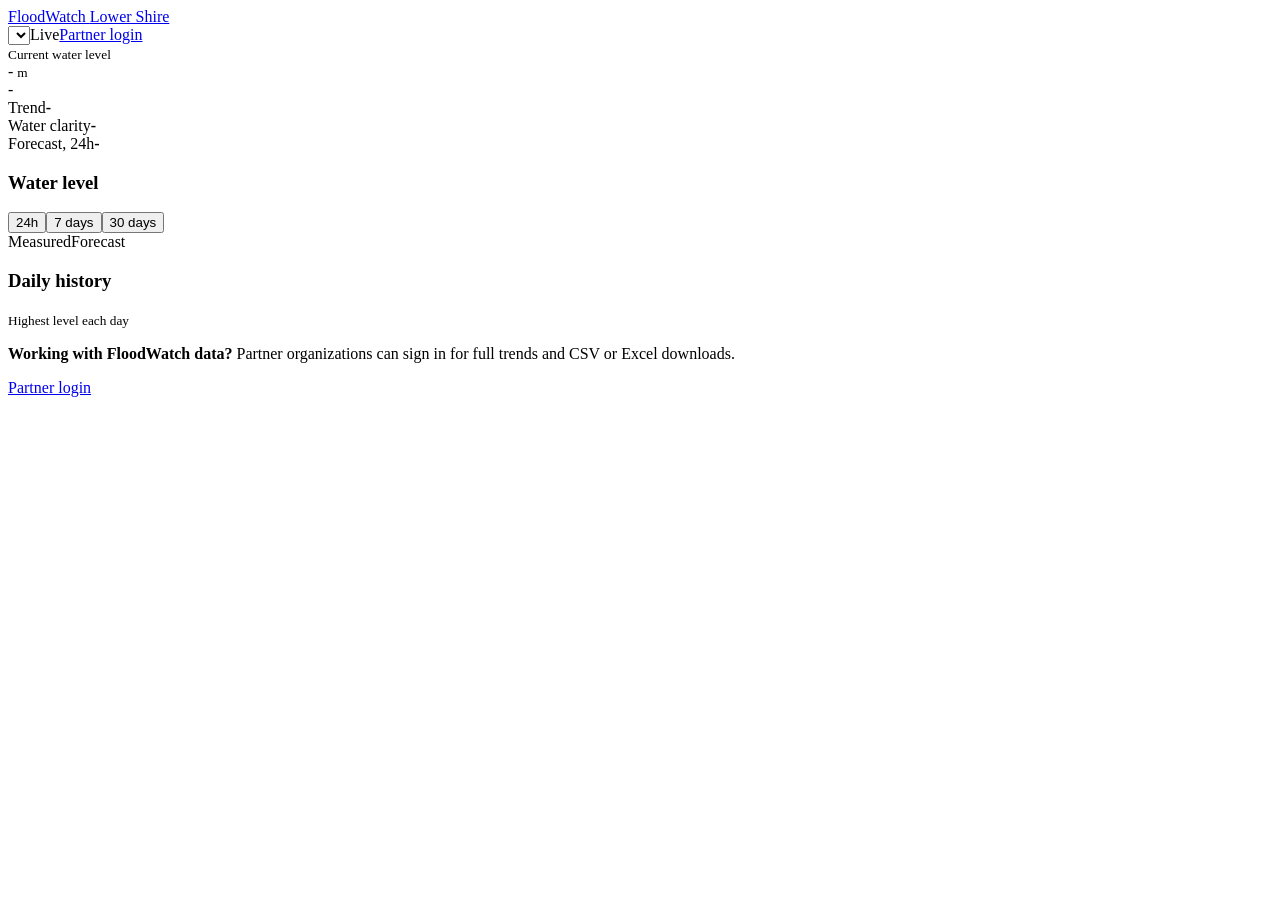
==== index.html @ c53b60cc "Added in public landing html code and the login form" ====
<!DOCTYPE html>
<html lang="en">

<head>
    <meta charset="utf-8">
    <meta name="viewport" content="width=device-width,initial-scale=1">
    <title>FloodWatch | Lower Shire river levels</title>
    <link rel="stylesheet" href="css/styles.css">
</head>

<body data-root="">
    <header class="top"><a class="brand" href="index.html">FloodWatch <span>Lower Shire</span></a>
        <div class="row"><label for="station" class="sr">Station</label><select id="station"></select><span class="pill ok">Live</span><a
                class="btn primary" href="login.html">Partner login</a></div>
    </header>
    <div id="banner" class="banner" role="status"></div>
    <main class="wrap">
        <section class="grid two">
            <div class="card"><small>Current water level</small>
                <div class="big"><span id="level">-</span> <small>m</small></div><span id="status" class="pill ok">-</span>
                <div class="facts">
                    <div><span>Trend</span><b id="trend">-</b></div>
                    <div><span>Water clarity</span><b id="turb">-</b></div>
                    <div><span>Forecast, 24h</span><b id="fc">-</b></div>
                </div>
            </div>
            <div class="card">
                <div class="head">
                    <h3>Water level</h3>
                    <div class="seg" id="range"><button data-d="1">24h</button><button data-d="7" class="on">7 days</button><button
                            data-d="30">30 days</button></div>
                </div>
                <div id="chart" class="chart"></div>
                <div class="legend"><span><i style="background:#0491C9"></i>Measured</span><span><i
                            style="background:#FAC706"></i>Forecast</span></div>
            </div>
        </section>
        <section class="card">
            <h3>Daily history</h3><small>Highest level each day</small>
            <div id="days" class="days"></div>
        </section>
        <section class="cta">
            <p><b>Working with FloodWatch data?</b> Partner organizations can sign in for full trends and CSV or Excel downloads.</p><a
                class="btn gold" href="login.html">Partner login</a>
        </section>
    </main>
    <style>
        .sr {
            position: absolute;
            left: -9999px
        }
    </style>
    <script src="js/data.js"></script>
    <script>document.querySelector('.brand').insertAdjacentHTML('afterbegin', FW.logo)</script>
    <script src="js/flood-chart.js"></script>
    <script src="js/public.js"></script>
</body>

</html>
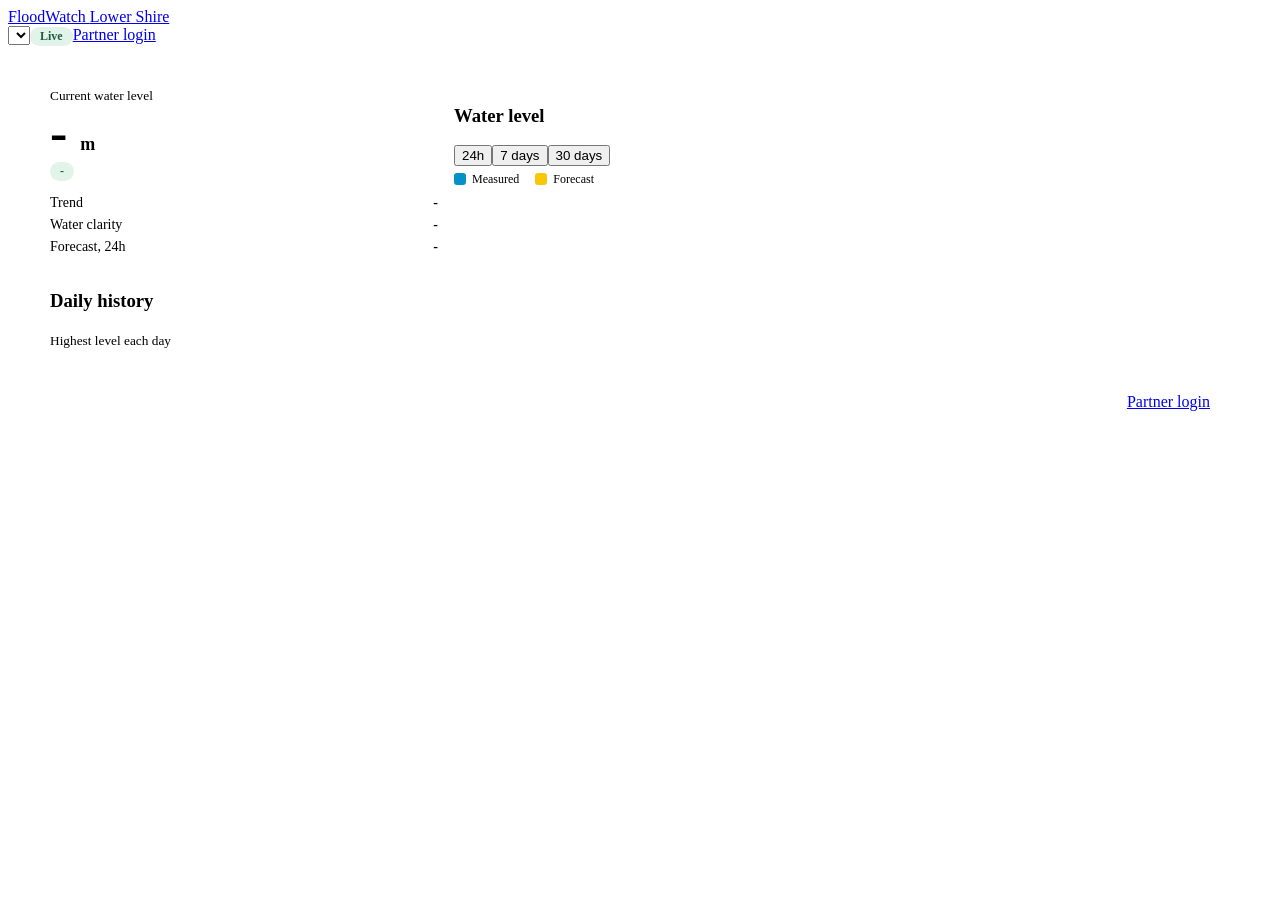
==== commit 281a904e: "added the link to access the css file from the other branches" ====
--- a/index.html
+++ b/index.html
@@ -6,6 +6,7 @@
     <meta name="viewport" content="width=device-width,initial-scale=1">
     <title>FloodWatch | Lower Shire river levels</title>
     <link rel="stylesheet" href="css/styles.css">
+    <link rel="stylesheet" href="css/public.css">
 </head>
 
 <body data-root="">
--- a/css/public.css
+++ b/css/public.css
@@ -0,0 +1,219 @@
+/* Public Display Layout Utilities */
+.wrap {
+    max-width: 1180px;
+    margin: 0 auto;
+    padding: 20px 24px 48px;
+    display: grid;
+    gap: 16px;
+}
+
+.grid {
+    display: grid;
+    gap: 16px;
+}
+
+.two {
+    grid-template-columns: minmax(0, 1fr) minmax(0, 2fr);
+}
+
+.half {
+    grid-template-columns: repeat(2, minmax(0, 1fr));
+}
+
+/* Dynamic Level Badges and Alert Banners */
+.pill {
+    display: inline-block;
+    padding: 2px 10px;
+    border-radius: 99px;
+    font-size: 12px;
+    font-weight: 600;
+}
+
+.pill.ok {
+    background: #E2F3EA;
+    color: #1F5C3F;
+}
+
+.pill.watch {
+    background: var(--y100);
+    color: var(--y800);
+}
+
+.pill.warn {
+    background: var(--y300);
+    color: var(--y900);
+}
+
+.pill.bad {
+    background: #FBE5E2;
+    color: #8E2A20;
+}
+
+.banner {
+    padding: 10px 24px;
+    font-weight: 600;
+}
+
+.banner.ok {
+    background: #E2F3EA;
+    color: #1F5C3F;
+}
+
+.banner.watch {
+    background: var(--y100);
+    color: var(--y800);
+}
+
+.banner.warn {
+    background: var(--y300);
+    color: var(--y900);
+}
+
+.banner.bad {
+    background: #FBE5E2;
+    color: #8E2A20;
+}
+
+/* Large Metric Callouts & Data Tables */
+.big {
+    font-size: 52px;
+    line-height: 1.1;
+    font-weight: 600;
+}
+
+.big small {
+    font-size: 18px;
+}
+
+.facts {
+    display: grid;
+    gap: 6px;
+    margin-top: 14px;
+    font-size: 14px;
+}
+
+.facts div {
+    display: flex;
+    justify-content: space-between;
+    gap: 8px;
+}
+
+.facts span {
+    color: var(--mut);
+}
+
+/* SVG Telemetry Charts */
+.chart {
+    position: relative;
+}
+
+.chart svg {
+    width: 100%;
+    height: auto;
+    display: block;
+    touch-action: pan-y;
+}
+
+.chart text {
+    font: 11px "Public Sans", sans-serif;
+    fill: var(--mut);
+}
+
+.tip {
+    position: absolute;
+    top: 0;
+    pointer-events: none;
+    background: var(--b900);
+    color: #fff;
+    padding: 6px 10px;
+    border-radius: 8px;
+    font-size: 12px;
+    white-space: nowrap;
+    transform: translate(-50%, -110%);
+    display: none;
+}
+
+.legend {
+    display: flex;
+    gap: 16px;
+    font-size: 12px;
+    color: var(--mut);
+    margin-top: 6px;
+    flex-wrap: wrap;
+}
+
+.legend i {
+    display: inline-block;
+    width: 12px;
+    height: 12px;
+    border-radius: 3px;
+    margin-right: 6px;
+    vertical-align: -2px;
+}
+
+/* 7-Day Forecast Grid components */
+.days {
+    display: grid;
+    grid-template-columns: repeat(7, minmax(0, 1fr));
+    gap: 8px;
+    margin-top: 10px;
+    text-align: center;
+}
+
+.day {
+    border: 1px solid var(--line);
+    border-radius: 8px;
+    padding: 8px;
+}
+
+.day.today {
+    border-color: var(--y400);
+    background: var(--y50);
+}
+
+.day small {
+    display: block;
+}
+
+.dot {
+    display: block;
+    width: 9px;
+    height: 9px;
+    border-radius: 50%;
+    margin: 4px auto 0;
+}
+
+.dot.ok {
+    background: #2E7D57;
+}
+
+.dot.watch,
+.dot.warn {
+    background: var(--y500);
+}
+
+.dot.bad {
+    background: var(--bad);
+}
+
+.cta {
+    display: flex;
+    justify-content: space-between;
+    align-items: center;
+    gap: 12px;
+    flex-wrap: wrap;
+    background: var(--b900);
+    color: #fff;
+    border-radius: 12px;
+    padding: 18px 20px;
+}
+
+.cta p {
+    margin: 0;
+}
+
+@media(max-width: 820px) {
+    .days {
+        grid-template-columns: repeat(4, minmax(0, 1fr));
+    }
+}
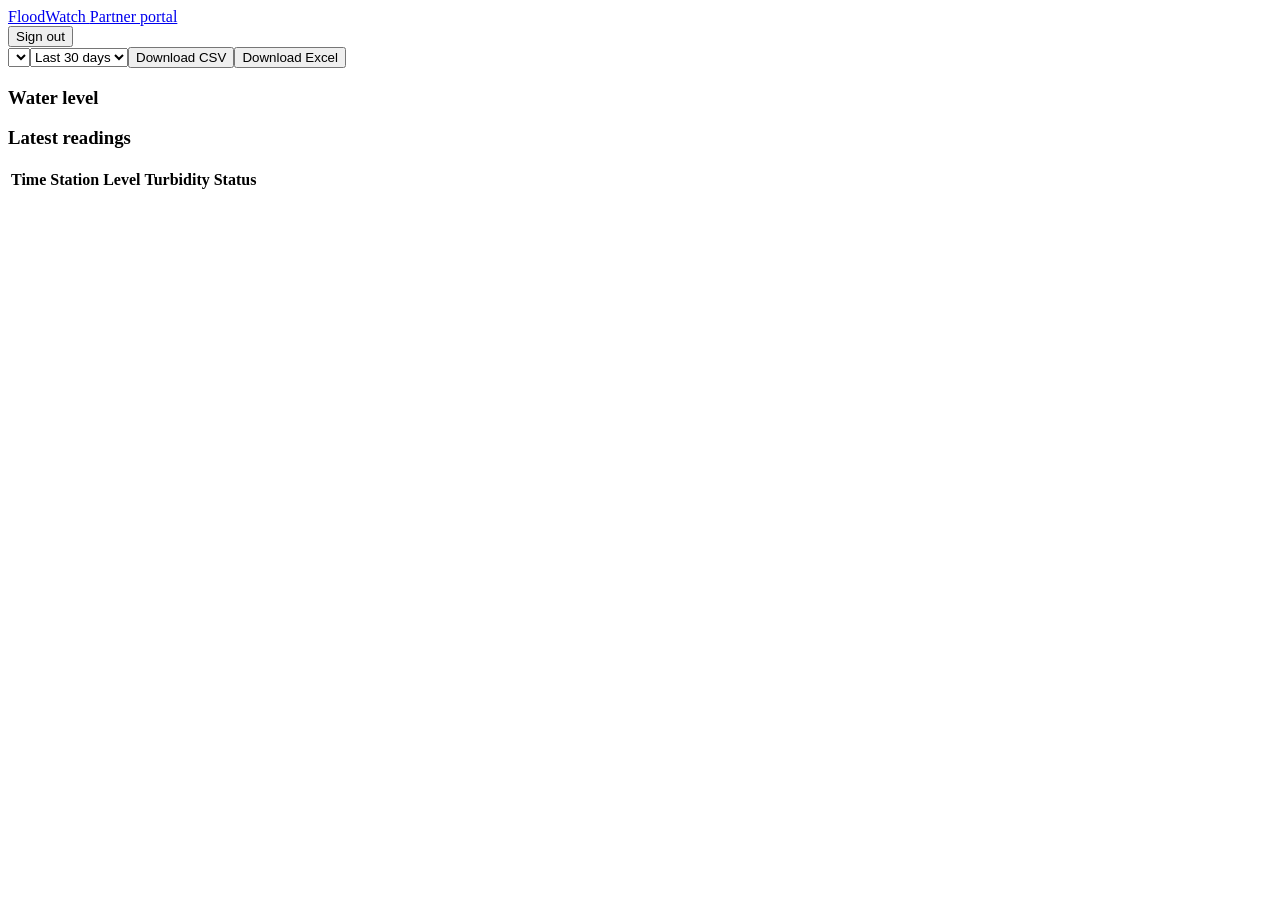
==== commit c2eb8d2c: "Added the index html for the partner portal" ====
--- a/index.html
+++ b/index.html
@@ -4,57 +4,49 @@
 <head>
     <meta charset="utf-8">
     <meta name="viewport" content="width=device-width,initial-scale=1">
-    <title>FloodWatch | Lower Shire river levels</title>
-    <link rel="stylesheet" href="css/styles.css">
-    <link rel="stylesheet" href="css/public.css">
+    <title>Trends | FloodWatch Partner</title>
+    <link rel="stylesheet" href="../css/styles.css">
+    <link rel="stylesheet" href="../css/partner.css">
 </head>
 
-<body data-root="">
-    <header class="top"><a class="brand" href="index.html">FloodWatch <span>Lower Shire</span></a>
-        <div class="row"><label for="station" class="sr">Station</label><select id="station"></select><span class="pill ok">Live</span><a
-                class="btn primary" href="login.html">Partner login</a></div>
+<body data-root="../">
+    <header class="top"><a class="brand" href="../index.html">FloodWatch <span>Partner portal</span></a>
+        <div class="row"><small id="who"></small><button class="btn" id="out">Sign out</button></div>
     </header>
-    <div id="banner" class="banner" role="status"></div>
     <main class="wrap">
-        <section class="grid two">
-            <div class="card"><small>Current water level</small>
-                <div class="big"><span id="level">-</span> <small>m</small></div><span id="status" class="pill ok">-</span>
-                <div class="facts">
-                    <div><span>Trend</span><b id="trend">-</b></div>
-                    <div><span>Water clarity</span><b id="turb">-</b></div>
-                    <div><span>Forecast, 24h</span><b id="fc">-</b></div>
-                </div>
+        <div class="row"><select id="station" aria-label="Station"></select><select id="days" aria-label="Range">
+                <option value="7">Last 7 days</option>
+                <option value="14">Last 14 days</option>
+                <option value="30" selected>Last 30 days</option>
+            </select><span style="flex:1"></span><button class="btn" id="csv">Download CSV</button><button class="btn" id="xls">Download
+                Excel</button></div>
+        <div class="kpis" id="kpis"></div>
+        <div class="card">
+            <h3>Water level</h3>
+            <div id="chart" class="chart"></div>
+        </div>
+        <div class="card">
+            <h3>Latest readings</h3>
+            <div class="scroll">
+                <table class="tbl">
+                    <thead>
+                        <tr>
+                            <th>Time</th>
+                            <th>Station</th>
+                            <th>Level</th>
+                            <th>Turbidity</th>
+                            <th>Status</th>
+                        </tr>
+                    </thead>
+                    <tbody id="tbody"></tbody>
+                </table>
             </div>
-            <div class="card">
-                <div class="head">
-                    <h3>Water level</h3>
-                    <div class="seg" id="range"><button data-d="1">24h</button><button data-d="7" class="on">7 days</button><button
-                            data-d="30">30 days</button></div>
-                </div>
-                <div id="chart" class="chart"></div>
-                <div class="legend"><span><i style="background:#0491C9"></i>Measured</span><span><i
-                            style="background:#FAC706"></i>Forecast</span></div>
-            </div>
-        </section>
-        <section class="card">
-            <h3>Daily history</h3><small>Highest level each day</small>
-            <div id="days" class="days"></div>
-        </section>
-        <section class="cta">
-            <p><b>Working with FloodWatch data?</b> Partner organizations can sign in for full trends and CSV or Excel downloads.</p><a
-                class="btn gold" href="login.html">Partner login</a>
-        </section>
+        </div>
     </main>
-    <style>
-        .sr {
-            position: absolute;
-            left: -9999px
-        }
-    </style>
-    <script src="js/data.js"></script>
-    <script>document.querySelector('.brand').insertAdjacentHTML('afterbegin', FW.logo)</script>
-    <script src="js/flood-chart.js"></script>
-    <script src="js/public.js"></script>
+    <script src="../js/data.js"></script>
+    <script src="../js/flood-chart.js"></script>
+    <script src="../js/auth.js"></script>
+    <script src="../js/partner.js"></script>
 </body>
 
 </html>
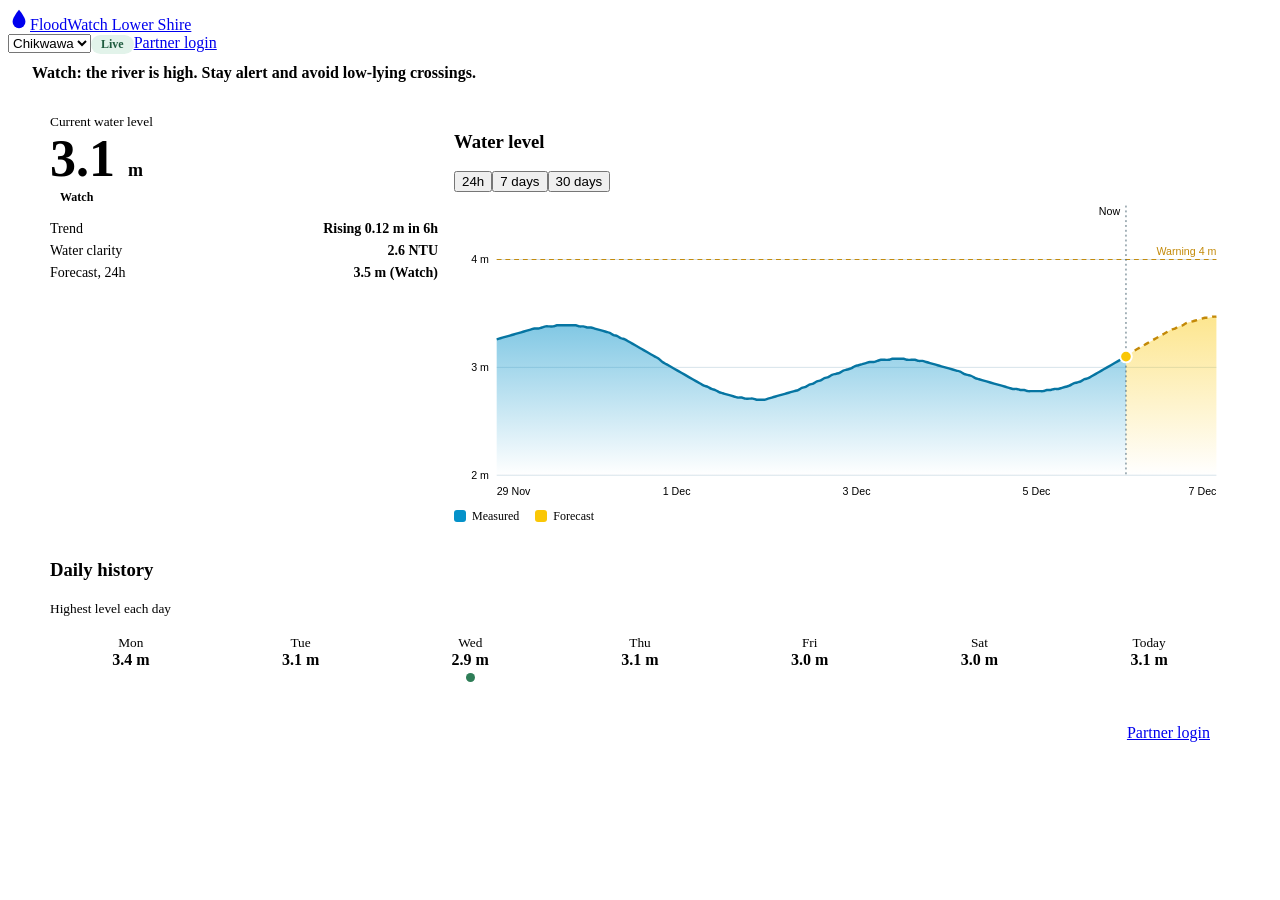
==== commit 3f082144: "merge feature/public-landing and resolve login.html conflict" ====
--- a/index.html
+++ b/index.html
@@ -4,49 +4,57 @@
 <head>
     <meta charset="utf-8">
     <meta name="viewport" content="width=device-width,initial-scale=1">
-    <title>Trends | FloodWatch Partner</title>
-    <link rel="stylesheet" href="../css/styles.css">
-    <link rel="stylesheet" href="../css/partner.css">
+    <title>FloodWatch | Lower Shire river levels</title>
+    <link rel="stylesheet" href="css/styles.css">
+    <link rel="stylesheet" href="css/public.css">
 </head>
 
-<body data-root="../">
-    <header class="top"><a class="brand" href="../index.html">FloodWatch <span>Partner portal</span></a>
-        <div class="row"><small id="who"></small><button class="btn" id="out">Sign out</button></div>
+<body data-root="">
+    <header class="top"><a class="brand" href="index.html">FloodWatch <span>Lower Shire</span></a>
+        <div class="row"><label for="station" class="sr">Station</label><select id="station"></select><span class="pill ok">Live</span><a
+                class="btn primary" href="login.html">Partner login</a></div>
     </header>
+    <div id="banner" class="banner" role="status"></div>
     <main class="wrap">
-        <div class="row"><select id="station" aria-label="Station"></select><select id="days" aria-label="Range">
-                <option value="7">Last 7 days</option>
-                <option value="14">Last 14 days</option>
-                <option value="30" selected>Last 30 days</option>
-            </select><span style="flex:1"></span><button class="btn" id="csv">Download CSV</button><button class="btn" id="xls">Download
-                Excel</button></div>
-        <div class="kpis" id="kpis"></div>
-        <div class="card">
-            <h3>Water level</h3>
-            <div id="chart" class="chart"></div>
-        </div>
-        <div class="card">
-            <h3>Latest readings</h3>
-            <div class="scroll">
-                <table class="tbl">
-                    <thead>
-                        <tr>
-                            <th>Time</th>
-                            <th>Station</th>
-                            <th>Level</th>
-                            <th>Turbidity</th>
-                            <th>Status</th>
-                        </tr>
-                    </thead>
-                    <tbody id="tbody"></tbody>
-                </table>
+        <section class="grid two">
+            <div class="card"><small>Current water level</small>
+                <div class="big"><span id="level">-</span> <small>m</small></div><span id="status" class="pill ok">-</span>
+                <div class="facts">
+                    <div><span>Trend</span><b id="trend">-</b></div>
+                    <div><span>Water clarity</span><b id="turb">-</b></div>
+                    <div><span>Forecast, 24h</span><b id="fc">-</b></div>
+                </div>
             </div>
-        </div>
+            <div class="card">
+                <div class="head">
+                    <h3>Water level</h3>
+                    <div class="seg" id="range"><button data-d="1">24h</button><button data-d="7" class="on">7 days</button><button
+                            data-d="30">30 days</button></div>
+                </div>
+                <div id="chart" class="chart"></div>
+                <div class="legend"><span><i style="background:#0491C9"></i>Measured</span><span><i
+                            style="background:#FAC706"></i>Forecast</span></div>
+            </div>
+        </section>
+        <section class="card">
+            <h3>Daily history</h3><small>Highest level each day</small>
+            <div id="days" class="days"></div>
+        </section>
+        <section class="cta">
+            <p><b>Working with FloodWatch data?</b> Partner organizations can sign in for full trends and CSV or Excel downloads.</p><a
+                class="btn gold" href="login.html">Partner login</a>
+        </section>
     </main>
-    <script src="../js/data.js"></script>
-    <script src="../js/flood-chart.js"></script>
-    <script src="../js/auth.js"></script>
-    <script src="../js/partner.js"></script>
+    <style>
+        .sr {
+            position: absolute;
+            left: -9999px
+        }
+    </style>
+    <script src="js/data.js"></script>
+    <script>document.querySelector('.brand').insertAdjacentHTML('afterbegin', FW.logo)</script>
+    <script src="js/flood-chart.js"></script>
+    <script src="js/public.js"></script>
 </body>
 
 </html>
--- a/css/public.css
+++ b/css/public.css
@@ -0,0 +1,219 @@
+/* Public Display Layout Utilities */
+.wrap {
+    max-width: 1180px;
+    margin: 0 auto;
+    padding: 20px 24px 48px;
+    display: grid;
+    gap: 16px;
+}
+
+.grid {
+    display: grid;
+    gap: 16px;
+}
+
+.two {
+    grid-template-columns: minmax(0, 1fr) minmax(0, 2fr);
+}
+
+.half {
+    grid-template-columns: repeat(2, minmax(0, 1fr));
+}
+
+/* Dynamic Level Badges and Alert Banners */
+.pill {
+    display: inline-block;
+    padding: 2px 10px;
+    border-radius: 99px;
+    font-size: 12px;
+    font-weight: 600;
+}
+
+.pill.ok {
+    background: #E2F3EA;
+    color: #1F5C3F;
+}
+
+.pill.watch {
+    background: var(--y100);
+    color: var(--y800);
+}
+
+.pill.warn {
+    background: var(--y300);
+    color: var(--y900);
+}
+
+.pill.bad {
+    background: #FBE5E2;
+    color: #8E2A20;
+}
+
+.banner {
+    padding: 10px 24px;
+    font-weight: 600;
+}
+
+.banner.ok {
+    background: #E2F3EA;
+    color: #1F5C3F;
+}
+
+.banner.watch {
+    background: var(--y100);
+    color: var(--y800);
+}
+
+.banner.warn {
+    background: var(--y300);
+    color: var(--y900);
+}
+
+.banner.bad {
+    background: #FBE5E2;
+    color: #8E2A20;
+}
+
+/* Large Metric Callouts & Data Tables */
+.big {
+    font-size: 52px;
+    line-height: 1.1;
+    font-weight: 600;
+}
+
+.big small {
+    font-size: 18px;
+}
+
+.facts {
+    display: grid;
+    gap: 6px;
+    margin-top: 14px;
+    font-size: 14px;
+}
+
+.facts div {
+    display: flex;
+    justify-content: space-between;
+    gap: 8px;
+}
+
+.facts span {
+    color: var(--mut);
+}
+
+/* SVG Telemetry Charts */
+.chart {
+    position: relative;
+}
+
+.chart svg {
+    width: 100%;
+    height: auto;
+    display: block;
+    touch-action: pan-y;
+}
+
+.chart text {
+    font: 11px "Public Sans", sans-serif;
+    fill: var(--mut);
+}
+
+.tip {
+    position: absolute;
+    top: 0;
+    pointer-events: none;
+    background: var(--b900);
+    color: #fff;
+    padding: 6px 10px;
+    border-radius: 8px;
+    font-size: 12px;
+    white-space: nowrap;
+    transform: translate(-50%, -110%);
+    display: none;
+}
+
+.legend {
+    display: flex;
+    gap: 16px;
+    font-size: 12px;
+    color: var(--mut);
+    margin-top: 6px;
+    flex-wrap: wrap;
+}
+
+.legend i {
+    display: inline-block;
+    width: 12px;
+    height: 12px;
+    border-radius: 3px;
+    margin-right: 6px;
+    vertical-align: -2px;
+}
+
+/* 7-Day Forecast Grid components */
+.days {
+    display: grid;
+    grid-template-columns: repeat(7, minmax(0, 1fr));
+    gap: 8px;
+    margin-top: 10px;
+    text-align: center;
+}
+
+.day {
+    border: 1px solid var(--line);
+    border-radius: 8px;
+    padding: 8px;
+}
+
+.day.today {
+    border-color: var(--y400);
+    background: var(--y50);
+}
+
+.day small {
+    display: block;
+}
+
+.dot {
+    display: block;
+    width: 9px;
+    height: 9px;
+    border-radius: 50%;
+    margin: 4px auto 0;
+}
+
+.dot.ok {
+    background: #2E7D57;
+}
+
+.dot.watch,
+.dot.warn {
+    background: var(--y500);
+}
+
+.dot.bad {
+    background: var(--bad);
+}
+
+.cta {
+    display: flex;
+    justify-content: space-between;
+    align-items: center;
+    gap: 12px;
+    flex-wrap: wrap;
+    background: var(--b900);
+    color: #fff;
+    border-radius: 12px;
+    padding: 18px 20px;
+}
+
+.cta p {
+    margin: 0;
+}
+
+@media(max-width: 820px) {
+    .days {
+        grid-template-columns: repeat(4, minmax(0, 1fr));
+    }
+}
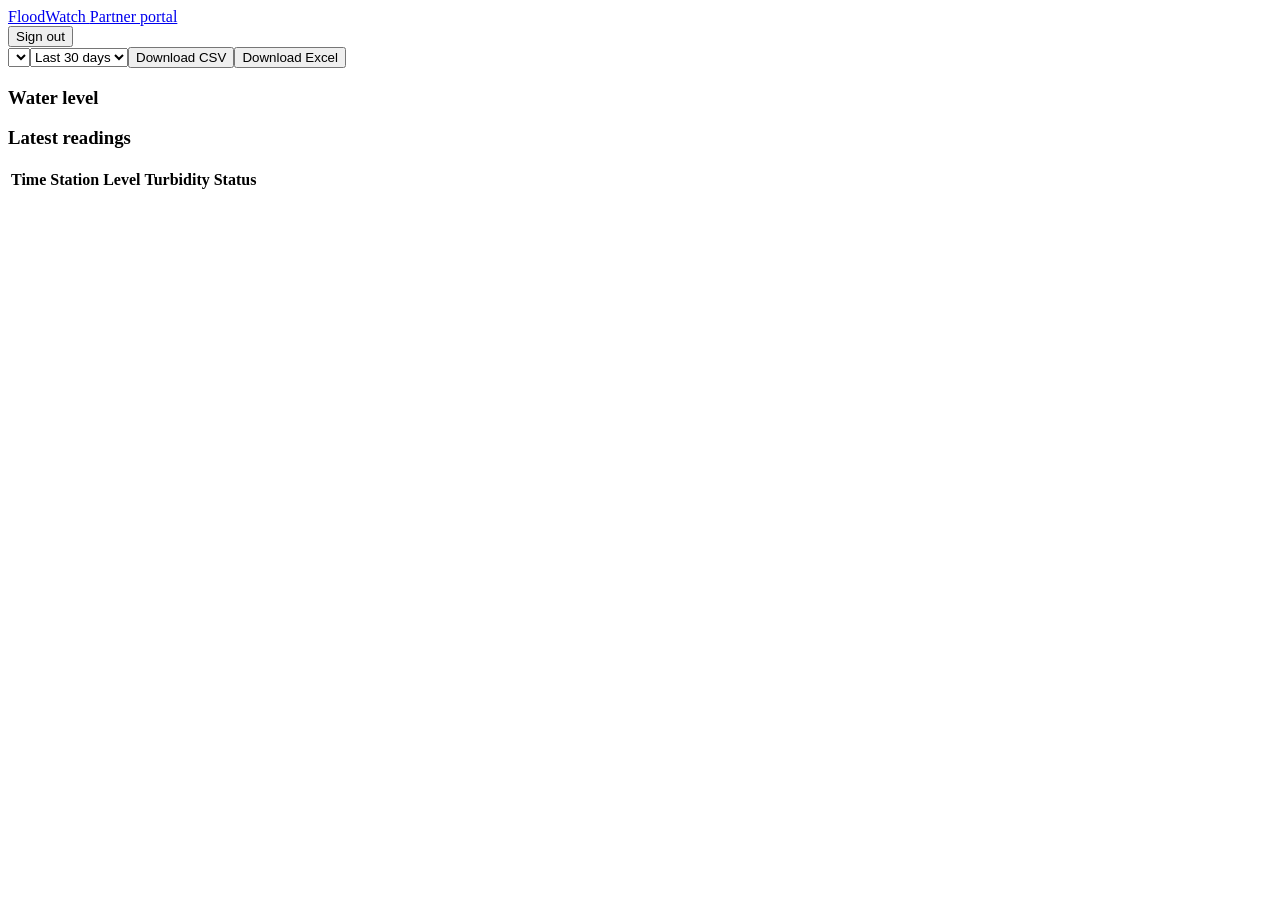
==== commit c92a53b8: "Resolved merge conflict in index" ====
--- a/index.html
+++ b/index.html
@@ -4,57 +4,51 @@
 <head>
     <meta charset="utf-8">
     <meta name="viewport" content="width=device-width,initial-scale=1">
-    <title>FloodWatch | Lower Shire river levels</title>
-    <link rel="stylesheet" href="css/styles.css">
-    <link rel="stylesheet" href="css/public.css">
+
+    <title>Trends | FloodWatch Partner</title>
+    <link rel="stylesheet" href="../css/styles.css">
+    <link rel="stylesheet" href="../css/partner.css">
 </head>
 
-<body data-root="">
-    <header class="top"><a class="brand" href="index.html">FloodWatch <span>Lower Shire</span></a>
-        <div class="row"><label for="station" class="sr">Station</label><select id="station"></select><span class="pill ok">Live</span><a
-                class="btn primary" href="login.html">Partner login</a></div>
+<body data-root="../">
+    <header class="top"><a class="brand" href="../index.html">FloodWatch <span>Partner portal</span></a>
+        <div class="row"><small id="who"></small><button class="btn" id="out">Sign out</button></div>
     </header>
-    <div id="banner" class="banner" role="status"></div>
     <main class="wrap">
-        <section class="grid two">
-            <div class="card"><small>Current water level</small>
-                <div class="big"><span id="level">-</span> <small>m</small></div><span id="status" class="pill ok">-</span>
-                <div class="facts">
-                    <div><span>Trend</span><b id="trend">-</b></div>
-                    <div><span>Water clarity</span><b id="turb">-</b></div>
-                    <div><span>Forecast, 24h</span><b id="fc">-</b></div>
-                </div>
+        <div class="row"><select id="station" aria-label="Station"></select><select id="days" aria-label="Range">
+                <option value="7">Last 7 days</option>
+                <option value="14">Last 14 days</option>
+                <option value="30" selected>Last 30 days</option>
+            </select><span style="flex:1"></span><button class="btn" id="csv">Download CSV</button><button class="btn" id="xls">Download
+                Excel</button></div>
+        <div class="kpis" id="kpis"></div>
+        <div class="card">
+            <h3>Water level</h3>
+            <div id="chart" class="chart"></div>
+        </div>
+        <div class="card">
+            <h3>Latest readings</h3>
+            <div class="scroll">
+                <table class="tbl">
+                    <thead>
+                        <tr>
+                            <th>Time</th>
+                            <th>Station</th>
+                            <th>Level</th>
+                            <th>Turbidity</th>
+                            <th>Status</th>
+                        </tr>
+                    </thead>
+                    <tbody id="tbody"></tbody>
+                </table>
             </div>
-            <div class="card">
-                <div class="head">
-                    <h3>Water level</h3>
-                    <div class="seg" id="range"><button data-d="1">24h</button><button data-d="7" class="on">7 days</button><button
-                            data-d="30">30 days</button></div>
-                </div>
-                <div id="chart" class="chart"></div>
-                <div class="legend"><span><i style="background:#0491C9"></i>Measured</span><span><i
-                            style="background:#FAC706"></i>Forecast</span></div>
-            </div>
-        </section>
-        <section class="card">
-            <h3>Daily history</h3><small>Highest level each day</small>
-            <div id="days" class="days"></div>
-        </section>
-        <section class="cta">
-            <p><b>Working with FloodWatch data?</b> Partner organizations can sign in for full trends and CSV or Excel downloads.</p><a
-                class="btn gold" href="login.html">Partner login</a>
-        </section>
+        </div>
     </main>
-    <style>
-        .sr {
-            position: absolute;
-            left: -9999px
-        }
-    </style>
-    <script src="js/data.js"></script>
-    <script>document.querySelector('.brand').insertAdjacentHTML('afterbegin', FW.logo)</script>
-    <script src="js/flood-chart.js"></script>
-    <script src="js/public.js"></script>
+    <script src="../js/data.js"></script>
+    <script src="../js/flood-chart.js"></script>
+    <script src="../js/auth.js"></script>
+    <script src="../js/partner.js"></script>
+
 </body>
 
 </html>
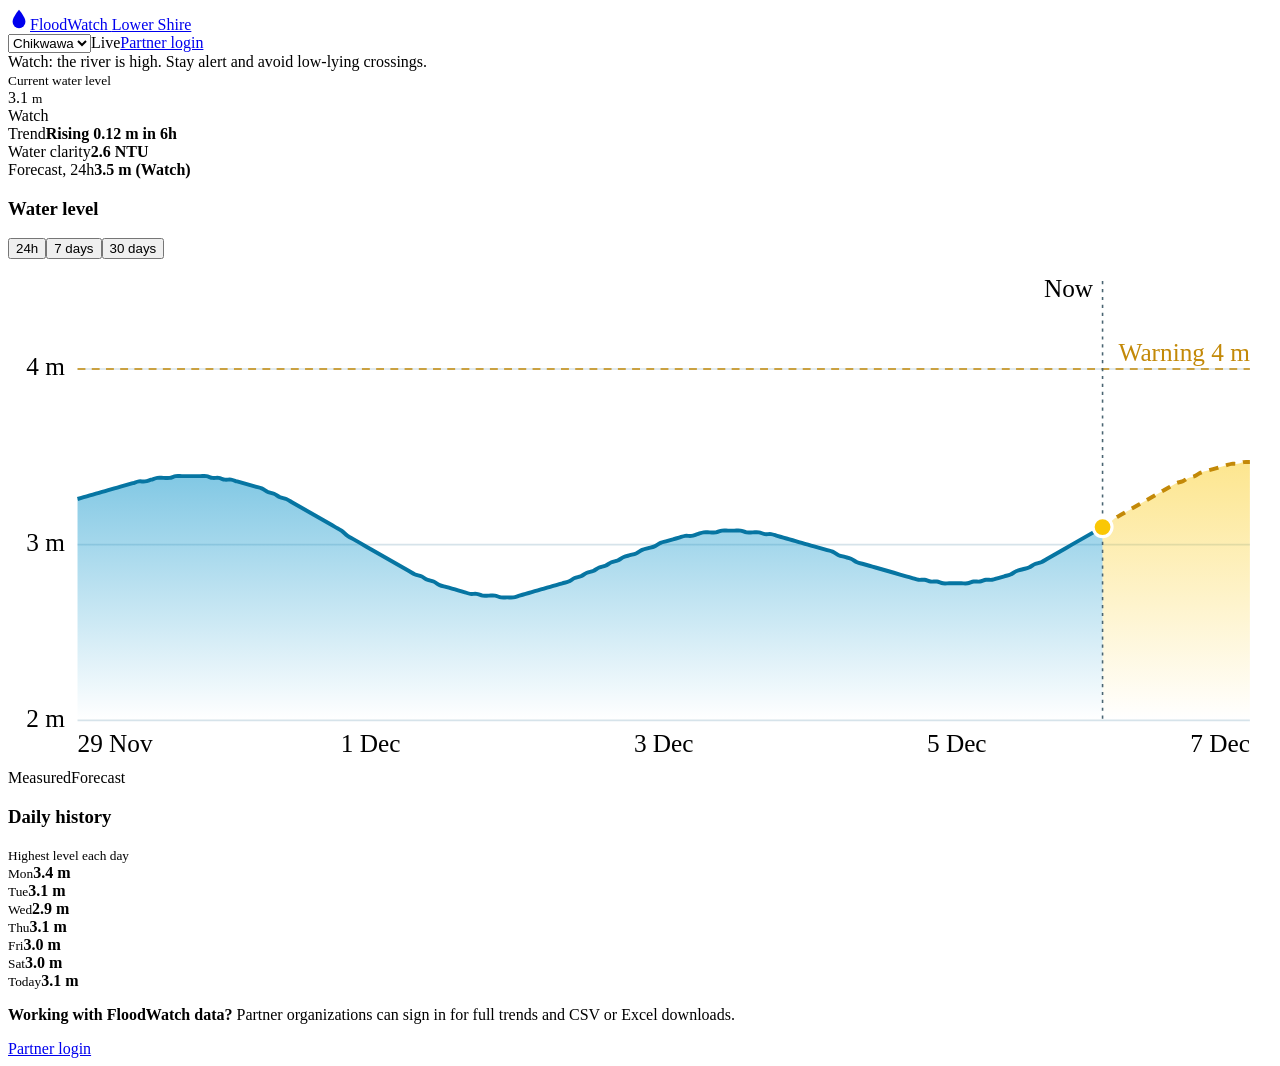
==== commit 762ba41f: "Recovered public index.html template baseline file" ====
--- a/index.html
+++ b/index.html
@@ -4,51 +4,56 @@
 <head>
     <meta charset="utf-8">
     <meta name="viewport" content="width=device-width,initial-scale=1">
-
-    <title>Trends | FloodWatch Partner</title>
-    <link rel="stylesheet" href="../css/styles.css">
-    <link rel="stylesheet" href="../css/partner.css">
+    <title>FloodWatch | Lower Shire river levels</title>
+    <link rel="stylesheet" href="css/styles.css">
 </head>
 
-<body data-root="../">
-    <header class="top"><a class="brand" href="../index.html">FloodWatch <span>Partner portal</span></a>
-        <div class="row"><small id="who"></small><button class="btn" id="out">Sign out</button></div>
+<body data-root="">
+    <header class="top"><a class="brand" href="index.html">FloodWatch <span>Lower Shire</span></a>
+        <div class="row"><label for="station" class="sr">Station</label><select id="station"></select><span class="pill ok">Live</span><a
+                class="btn primary" href="login.html">Partner login</a></div>
     </header>
+    <div id="banner" class="banner" role="status"></div>
     <main class="wrap">
-        <div class="row"><select id="station" aria-label="Station"></select><select id="days" aria-label="Range">
-                <option value="7">Last 7 days</option>
-                <option value="14">Last 14 days</option>
-                <option value="30" selected>Last 30 days</option>
-            </select><span style="flex:1"></span><button class="btn" id="csv">Download CSV</button><button class="btn" id="xls">Download
-                Excel</button></div>
-        <div class="kpis" id="kpis"></div>
-        <div class="card">
-            <h3>Water level</h3>
-            <div id="chart" class="chart"></div>
-        </div>
-        <div class="card">
-            <h3>Latest readings</h3>
-            <div class="scroll">
-                <table class="tbl">
-                    <thead>
-                        <tr>
-                            <th>Time</th>
-                            <th>Station</th>
-                            <th>Level</th>
-                            <th>Turbidity</th>
-                            <th>Status</th>
-                        </tr>
-                    </thead>
-                    <tbody id="tbody"></tbody>
-                </table>
+        <section class="grid two">
+            <div class="card"><small>Current water level</small>
+                <div class="big"><span id="level">-</span> <small>m</small></div><span id="status" class="pill ok">-</span>
+                <div class="facts">
+                    <div><span>Trend</span><b id="trend">-</b></div>
+                    <div><span>Water clarity</span><b id="turb">-</b></div>
+                    <div><span>Forecast, 24h</span><b id="fc">-</b></div>
+                </div>
             </div>
-        </div>
+            <div class="card">
+                <div class="head">
+                    <h3>Water level</h3>
+                    <div class="seg" id="range"><button data-d="1">24h</button><button data-d="7" class="on">7 days</button><button
+                            data-d="30">30 days</button></div>
+                </div>
+                <div id="chart" class="chart"></div>
+                <div class="legend"><span><i style="background:#0491C9"></i>Measured</span><span><i
+                            style="background:#FAC706"></i>Forecast</span></div>
+            </div>
+        </section>
+        <section class="card">
+            <h3>Daily history</h3><small>Highest level each day</small>
+            <div id="days" class="days"></div>
+        </section>
+        <section class="cta">
+            <p><b>Working with FloodWatch data?</b> Partner organizations can sign in for full trends and CSV or Excel downloads.</p><a
+                class="btn gold" href="login.html">Partner login</a>
+        </section>
     </main>
-    <script src="../js/data.js"></script>
-    <script src="../js/flood-chart.js"></script>
-    <script src="../js/auth.js"></script>
-    <script src="../js/partner.js"></script>
-
+    <style>
+        .sr {
+            position: absolute;
+            left: -9999px
+        }
+    </style>
+    <script src="js/data.js"></script>
+    <script>document.querySelector('.brand').insertAdjacentHTML('afterbegin', FW.logo)</script>
+    <script src="js/flood-chart.js"></script>
+    <script src="js/public.js"></script>
 </body>
 
 </html>
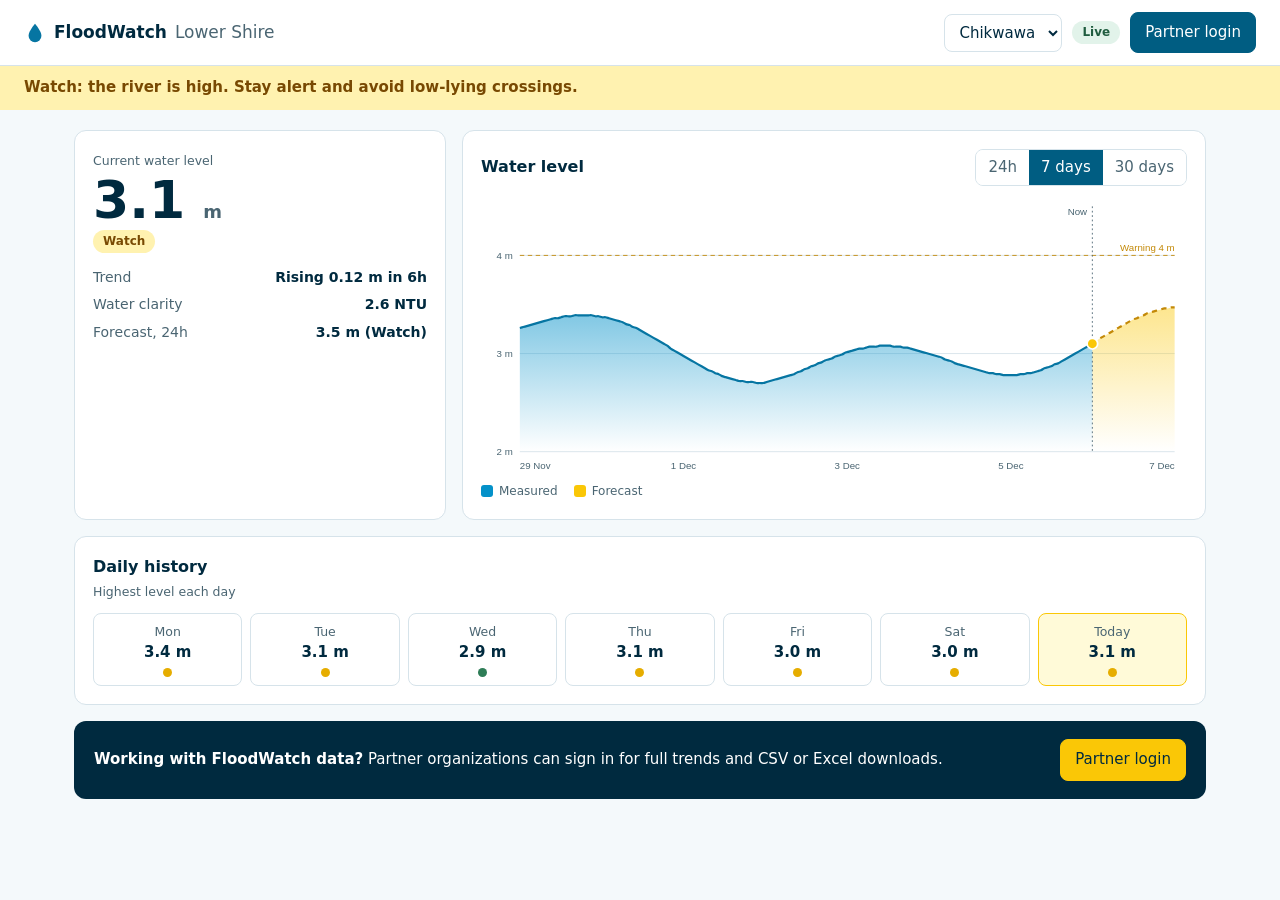
==== commit 8fb7707c: "Fixed typo error in css" ====
--- a/index.html
+++ b/index.html
@@ -6,6 +6,7 @@
     <meta name="viewport" content="width=device-width,initial-scale=1">
     <title>FloodWatch | Lower Shire river levels</title>
     <link rel="stylesheet" href="css/styles.css">
+    <link rel="stylesheet" href="css/public.css">
 </head>
 
 <body data-root="">
--- a/css/styles.css
+++ b/css/styles.css
@@ -0,0 +1,224 @@
+@import url('https://fonts.googleapis.com/css2?family=Public+Sans:wght@400;600&display=swap');
+
+/* Color Variables and Tokens */
+:root {
+    --b50: #ECF7FE;
+    --b100: #D0EDFF;
+    --b200: #9EDAFE;
+    --b300: #55C4FF;
+    --b400: #09ABEC;
+    --b500: #0491C9;
+    --b600: #0675A2;
+    --b700: #005D82;
+    --b800: #00435F;
+    --b900: #002A3F;
+    --y50: #FFFAD8;
+    --y100: #FFF2B0;
+    --y200: #FFE682;
+    --y300: #FFD74B;
+    --y400: #FAC706;
+    --y500: #E6AD00;
+    --y600: #C38908;
+    --y700: #9F6703;
+    --y800: #784902;
+    --y900: #522E02;
+    --bad: #B3382C;
+    --bg: #F4F9FB;
+    --line: #D6E3EA;
+    --mut: #4A6572;
+}
+
+/* Base Global Resets */
+* {
+    box-sizing: border-box;
+}
+
+body {
+    margin: 0;
+    font: 15px/1.55 "Public Sans", system-ui, -apple-system, "Segoe UI", sans-serif;
+    background: var(--bg);
+    color: var(--b900);
+}
+
+a {
+    color: var(--b700);
+}
+
+h1 {
+    font-size: 22px;
+    margin: 0;
+    font-weight: 600;
+}
+
+h3 {
+    margin: 0;
+    font-size: 16px;
+    font-weight: 600;
+}
+
+small {
+    color: var(--mut);
+}
+
+:focus-visible {
+    outline: 3px solid var(--y400);
+    outline-offset: 2px;
+}
+
+/* Top Header Shell */
+.top {
+    display: flex;
+    justify-content: space-between;
+    align-items: center;
+    gap: 12px;
+    flex-wrap: wrap;
+    padding: 12px 24px;
+    background: #fff;
+    border-bottom: 1px solid var(--line);
+}
+
+.brand {
+    display: flex;
+    align-items: center;
+    gap: 8px;
+    font-weight: 600;
+    font-size: 17px;
+    color: var(--b900);
+    text-decoration: none;
+}
+
+.brand svg {
+    color: var(--b600);
+}
+
+.brand span {
+    font-weight: 400;
+    color: var(--mut);
+}
+
+.row {
+    display: flex;
+    align-items: center;
+    gap: 10px;
+    flex-wrap: wrap;
+}
+
+/* Global Buttons & Inputs */
+.btn {
+    font: inherit;
+    padding: 8px 14px;
+    border-radius: 8px;
+    border: 1px solid var(--b600);
+    background: #fff;
+    color: var(--b700);
+    cursor: pointer;
+    text-decoration: none;
+    display: inline-block;
+}
+
+.btn:hover {
+    background: var(--b50);
+}
+
+.btn.primary {
+    background: var(--b700);
+    color: #fff;
+    border-color: var(--b700);
+}
+
+.btn.primary:hover {
+    background: var(--b800);
+}
+
+.btn.gold {
+    background: var(--y400);
+    border-color: var(--y400);
+    color: var(--b900);
+}
+
+.btn.gold:hover {
+    background: var(--y300);
+}
+
+select,
+input {
+    font: inherit;
+    padding: 8px 10px;
+    border: 1px solid var(--line);
+    border-radius: 8px;
+    background: #fff;
+    color: inherit;
+    width: 100%;
+}
+
+select {
+    width: auto;
+}
+
+/* Generic Component Blocks */
+.card {
+    background: #fff;
+    border: 1px solid var(--line);
+    border-radius: 12px;
+    padding: 18px;
+    min-width: 0;
+}
+
+.head {
+    display: flex;
+    justify-content: space-between;
+    align-items: center;
+    gap: 10px;
+    margin-bottom: 8px;
+    flex-wrap: wrap;
+}
+
+.seg {
+    display: inline-flex;
+    border: 1px solid var(--line);
+    border-radius: 8px;
+    overflow: hidden;
+}
+
+.seg button {
+    font: inherit;
+    border: 0;
+    background: #fff;
+    padding: 6px 12px;
+    cursor: pointer;
+    color: var(--mut);
+}
+
+.seg button.on {
+    background: var(--b700);
+    color: #fff;
+}
+
+.toast {
+    position: fixed;
+    bottom: 20px;
+    left: 50%;
+    transform: translateX(-50%);
+    background: var(--b900);
+    color: #fff;
+    padding: 10px 16px;
+    border-radius: 8px;
+    z-index: 9;
+}
+
+/* Unified Responsive Media Handlers */
+@media(max-width: 820px) {
+
+    .two,
+    .half {
+        grid-template-columns: 1fr;
+    }
+
+    .layout {
+        grid-template-columns: 1fr;
+    }
+
+    .big {
+        font-size: 42px;
+    }
+}
--- a/css/public.css
+++ b/css/public.css
@@ -0,0 +1,219 @@
+/* Public Display Layout Utilities */
+.wrap {
+    max-width: 1180px;
+    margin: 0 auto;
+    padding: 20px 24px 48px;
+    display: grid;
+    gap: 16px;
+}
+
+.grid {
+    display: grid;
+    gap: 16px;
+}
+
+.two {
+    grid-template-columns: minmax(0, 1fr) minmax(0, 2fr);
+}
+
+.half {
+    grid-template-columns: repeat(2, minmax(0, 1fr));
+}
+
+/* Dynamic Level Badges and Alert Banners */
+.pill {
+    display: inline-block;
+    padding: 2px 10px;
+    border-radius: 99px;
+    font-size: 12px;
+    font-weight: 600;
+}
+
+.pill.ok {
+    background: #E2F3EA;
+    color: #1F5C3F;
+}
+
+.pill.watch {
+    background: var(--y100);
+    color: var(--y800);
+}
+
+.pill.warn {
+    background: var(--y300);
+    color: var(--y900);
+}
+
+.pill.bad {
+    background: #FBE5E2;
+    color: #8E2A20;
+}
+
+.banner {
+    padding: 10px 24px;
+    font-weight: 600;
+}
+
+.banner.ok {
+    background: #E2F3EA;
+    color: #1F5C3F;
+}
+
+.banner.watch {
+    background: var(--y100);
+    color: var(--y800);
+}
+
+.banner.warn {
+    background: var(--y300);
+    color: var(--y900);
+}
+
+.banner.bad {
+    background: #FBE5E2;
+    color: #8E2A20;
+}
+
+/* Large Metric Callouts & Data Tables */
+.big {
+    font-size: 52px;
+    line-height: 1.1;
+    font-weight: 600;
+}
+
+.big small {
+    font-size: 18px;
+}
+
+.facts {
+    display: grid;
+    gap: 6px;
+    margin-top: 14px;
+    font-size: 14px;
+}
+
+.facts div {
+    display: flex;
+    justify-content: space-between;
+    gap: 8px;
+}
+
+.facts span {
+    color: var(--mut);
+}
+
+/* SVG Telemetry Charts */
+.chart {
+    position: relative;
+}
+
+.chart svg {
+    width: 100%;
+    height: auto;
+    display: block;
+    touch-action: pan-y;
+}
+
+.chart text {
+    font: 11px "Public Sans", sans-serif;
+    fill: var(--mut);
+}
+
+.tip {
+    position: absolute;
+    top: 0;
+    pointer-events: none;
+    background: var(--b900);
+    color: #fff;
+    padding: 6px 10px;
+    border-radius: 8px;
+    font-size: 12px;
+    white-space: nowrap;
+    transform: translate(-50%, -110%);
+    display: none;
+}
+
+.legend {
+    display: flex;
+    gap: 16px;
+    font-size: 12px;
+    color: var(--mut);
+    margin-top: 6px;
+    flex-wrap: wrap;
+}
+
+.legend i {
+    display: inline-block;
+    width: 12px;
+    height: 12px;
+    border-radius: 3px;
+    margin-right: 6px;
+    vertical-align: -2px;
+}
+
+/* 7-Day Forecast Grid components */
+.days {
+    display: grid;
+    grid-template-columns: repeat(7, minmax(0, 1fr));
+    gap: 8px;
+    margin-top: 10px;
+    text-align: center;
+}
+
+.day {
+    border: 1px solid var(--line);
+    border-radius: 8px;
+    padding: 8px;
+}
+
+.day.today {
+    border-color: var(--y400);
+    background: var(--y50);
+}
+
+.day small {
+    display: block;
+}
+
+.dot {
+    display: block;
+    width: 9px;
+    height: 9px;
+    border-radius: 50%;
+    margin: 4px auto 0;
+}
+
+.dot.ok {
+    background: #2E7D57;
+}
+
+.dot.watch,
+.dot.warn {
+    background: var(--y500);
+}
+
+.dot.bad {
+    background: var(--bad);
+}
+
+.cta {
+    display: flex;
+    justify-content: space-between;
+    align-items: center;
+    gap: 12px;
+    flex-wrap: wrap;
+    background: var(--b900);
+    color: #fff;
+    border-radius: 12px;
+    padding: 18px 20px;
+}
+
+.cta p {
+    margin: 0;
+}
+
+@media(max-width: 820px) {
+    .days {
+        grid-template-columns: repeat(4, minmax(0, 1fr));
+    }
+}
